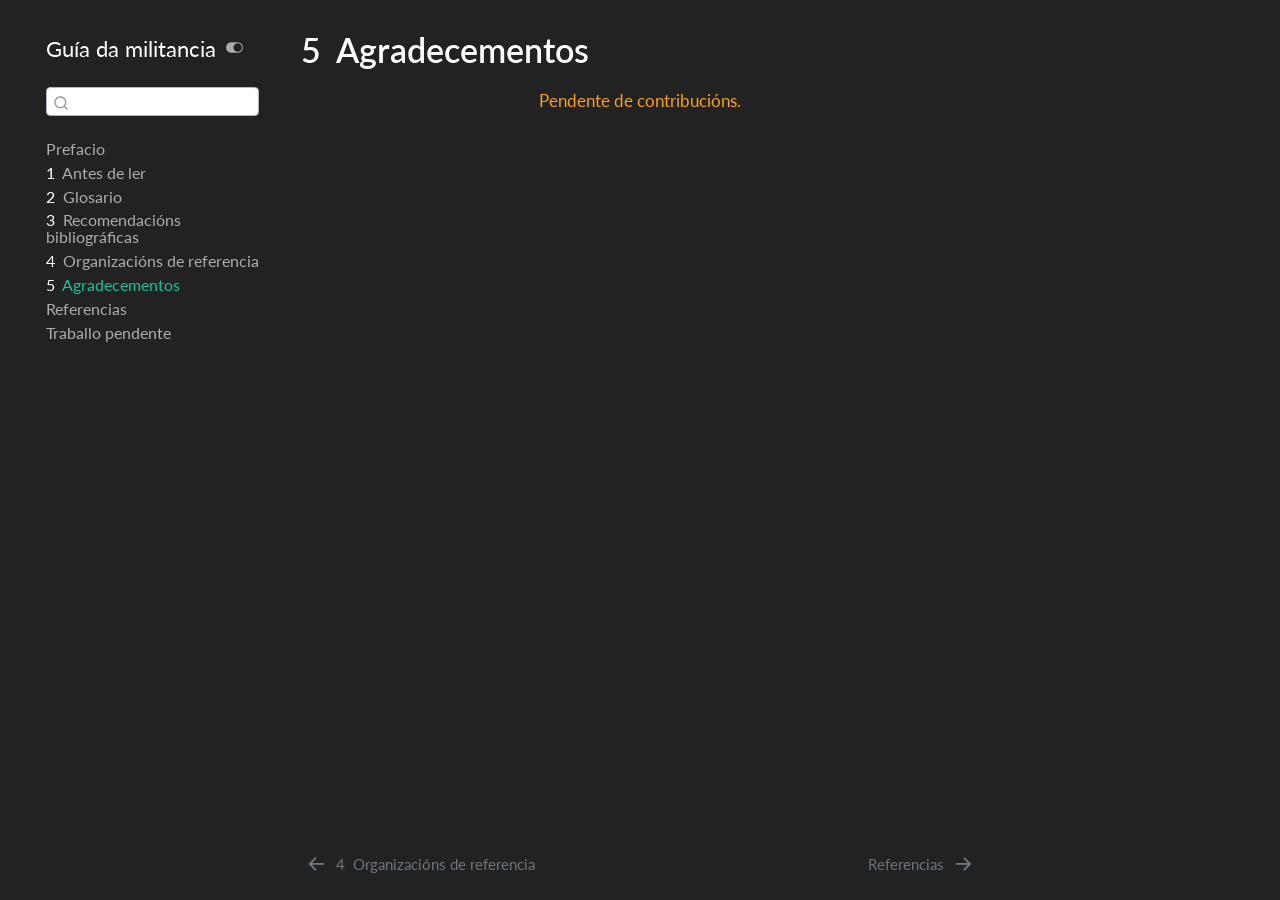
==== agradecementos.html @ 566fc82e "Built site for gh-pages" ====
<!DOCTYPE html>
<html xmlns="http://www.w3.org/1999/xhtml" lang="gl" xml:lang="gl"><head>

<meta charset="utf-8">
<meta name="generator" content="quarto-1.10.19">

<meta name="viewport" content="width=device-width, initial-scale=1.0, user-scalable=yes">


<title>5&nbsp; Agradecementos – Guía da militancia</title>
<style>
/* Default styles provided by pandoc.
** See https://pandoc.org/MANUAL.html#variables-for-html for config info.
*/
span.smallcaps{font-variant: small-caps;}
div.columns{display: flex; gap: 1.5em;}
div.column{flex: auto;}
@media screen {
div.columns{gap: min(4vw, 1.5em);}
div.column{overflow-x: auto;}
}
div.hanging-indent{margin-left: 1.5em; text-indent: -1.5em;}
ul.task-list{list-style: none;}
ul.task-list li input[type="checkbox"] {
  width: 0.8em;
  margin: 0 0.8em 0.2em -1em; /* quarto-specific, see https://github.com/quarto-dev/quarto-cli/issues/4556 */ 
  vertical-align: middle;
}
</style>


<script src="site_libs/quarto-nav/quarto-nav.js"></script>
<script src="site_libs/quarto-nav/headroom.min.js"></script>
<script src="site_libs/clipboard/clipboard.min.js"></script>
<script src="site_libs/quarto-search/autocomplete.umd.js"></script>
<script src="site_libs/quarto-search/fuse.min.js"></script>
<script src="site_libs/quarto-search/quarto-search.js"></script>
<meta name="quarto:offset" content="./">
<link href="./referencias.html" rel="next">
<link href="./organizacions_de_referencia.html" rel="prev">
<script src="site_libs/quarto-html/quarto.js" type="module"></script>
<script src="site_libs/quarto-html/tabsets/tabsets.js" type="module"></script>
<script src="site_libs/quarto-html/popper.min.js"></script>
<script src="site_libs/quarto-html/tippy.umd.min.js"></script>
<script src="site_libs/quarto-html/anchor.min.js"></script>
<link href="site_libs/quarto-html/tippy.css" rel="stylesheet">
<link href="site_libs/quarto-html/quarto-syntax-highlighting-bf27225e3a48a9273f3daa8f8e829971.css" rel="stylesheet" class="quarto-color-scheme" id="quarto-text-highlighting-styles">
<link href="site_libs/quarto-html/quarto-syntax-highlighting-dark-b626d73c4c936ccc3cb08be7d45d1df6.css" rel="stylesheet" class="quarto-color-scheme quarto-color-alternate" id="quarto-text-highlighting-styles">
<script src="site_libs/bootstrap/bootstrap.min.js"></script>
<link href="site_libs/bootstrap/bootstrap-icons.css" rel="stylesheet">
<link href="site_libs/bootstrap/bootstrap-aed98941c9a23d34670946fc9452eebc.min.css" rel="stylesheet" append-hash="true" class="quarto-color-scheme" id="quarto-bootstrap" data-mode="light">
<link href="site_libs/bootstrap/bootstrap-dark-508a3967fcba8ac229af21958218d07f.min.css" rel="stylesheet" append-hash="true" class="quarto-color-scheme quarto-color-alternate" id="quarto-bootstrap" data-mode="dark">
<script id="quarto-search-options" type="application/json">{
  "location": "sidebar",
  "copy-button": false,
  "collapse-after": 3,
  "panel-placement": "start",
  "type": "textbox",
  "limit": 50,
  "keyboard-shortcut": [
    "f",
    "/",
    "s"
  ],
  "show-item-context": false,
  "language": {
    "search-no-results-text": "No results",
    "search-matching-documents-text": "matching documents",
    "search-copy-link-title": "Copy link to search",
    "search-hide-matches-text": "Hide additional matches",
    "search-more-match-text": "more match in this document",
    "search-more-matches-text": "more matches in this document",
    "search-clear-button-title": "Clear",
    "search-text-placeholder": "",
    "search-detached-cancel-button-title": "Cancel",
    "search-submit-button-title": "Submit",
    "search-label": "Search"
  }
}</script>
<style>html{ scroll-behavior: smooth; }</style>


</head>

<body class="nav-sidebar floating quarto-dark"><script id="quarto-html-before-body" type="application/javascript">
    const toggleBodyColorMode = (bsSheetEl) => {
      const mode = bsSheetEl.getAttribute("data-mode");
      const bodyEl = window.document.querySelector("body");
      if (mode === "dark") {
        bodyEl.classList.add("quarto-dark");
        bodyEl.classList.remove("quarto-light");
      } else {
        bodyEl.classList.add("quarto-light");
        bodyEl.classList.remove("quarto-dark");
      }
    }
    const toggleBodyColorPrimary = () => {
      const bsSheetEl = window.document.querySelector("link#quarto-bootstrap:not([rel=disabled-stylesheet])");
      if (bsSheetEl) {
        toggleBodyColorMode(bsSheetEl);
      }
    }
    const setColorSchemeToggle = (alternate) => {
      const toggles = window.document.querySelectorAll('.quarto-color-scheme-toggle');
      for (let i=0; i < toggles.length; i++) {
        const toggle = toggles[i];
        if (toggle) {
          if (alternate) {
            toggle.classList.add("alternate");
          } else {
            toggle.classList.remove("alternate");
          }
        }
      }
    };
    const toggleColorMode = (alternate) => {
      // Switch the stylesheets
      const primaryStylesheets = window.document.querySelectorAll('link.quarto-color-scheme:not(.quarto-color-alternate)');
      const alternateStylesheets = window.document.querySelectorAll('link.quarto-color-scheme.quarto-color-alternate');
      manageTransitions('#quarto-margin-sidebar .nav-link', false);
      if (alternate) {
        // note: dark is layered on light, we don't disable primary!
        enableStylesheet(alternateStylesheets);
        for (const sheetNode of alternateStylesheets) {
          if (sheetNode.id === "quarto-bootstrap") {
            toggleBodyColorMode(sheetNode);
          }
        }
      } else {
        disableStylesheet(alternateStylesheets);
        enableStylesheet(primaryStylesheets)
        toggleBodyColorPrimary();
      }
      manageTransitions('#quarto-margin-sidebar .nav-link', true);
      // Switch the toggles
      setColorSchemeToggle(alternate)
      // Hack to workaround the fact that safari doesn't
      // properly recolor the scrollbar when toggling (#1455)
      if (navigator.userAgent.indexOf('Safari') > 0 && navigator.userAgent.indexOf('Chrome') == -1) {
        manageTransitions("body", false);
        window.scrollTo(0, 1);
        setTimeout(() => {
          window.scrollTo(0, 0);
          manageTransitions("body", true);
        }, 40);
      }
    }
    const disableStylesheet = (stylesheets) => {
      for (let i=0; i < stylesheets.length; i++) {
        const stylesheet = stylesheets[i];
        stylesheet.rel = 'disabled-stylesheet';
      }
    }
    const enableStylesheet = (stylesheets) => {
      for (let i=0; i < stylesheets.length; i++) {
        const stylesheet = stylesheets[i];
        if(stylesheet.rel !== 'stylesheet') { // for Chrome, which will still FOUC without this check
          stylesheet.rel = 'stylesheet';
        }
      }
    }
    const manageTransitions = (selector, allowTransitions) => {
      const els = window.document.querySelectorAll(selector);
      for (let i=0; i < els.length; i++) {
        const el = els[i];
        if (allowTransitions) {
          el.classList.remove('notransition');
        } else {
          el.classList.add('notransition');
        }
      }
    }
    const isFileUrl = () => {
      return window.location.protocol === 'file:';
    }
    const hasAlternateSentinel = () => {
      let styleSentinel = getColorSchemeSentinel();
      if (styleSentinel !== null) {
        return styleSentinel === "alternate";
      } else {
        return false;
      }
    }
    const setStyleSentinel = (alternate) => {
      const value = alternate ? "alternate" : "default";
      if (!isFileUrl()) {
        window.localStorage.setItem("quarto-color-scheme", value);
      } else {
        localAlternateSentinel = value;
      }
    }
    const getColorSchemeSentinel = () => {
      if (!isFileUrl()) {
        const storageValue = window.localStorage.getItem("quarto-color-scheme");
        return storageValue != null ? storageValue : localAlternateSentinel;
      } else {
        return localAlternateSentinel;
      }
    }
    const toggleGiscusIfUsed = (isAlternate, darkModeDefault) => {
      const baseTheme = document.querySelector('#giscus-base-theme')?.value ?? 'light';
      const alternateTheme = document.querySelector('#giscus-alt-theme')?.value ?? 'dark';
      let newTheme = '';
      if(authorPrefersDark) {
        newTheme = isAlternate ? baseTheme : alternateTheme;
      } else {
        newTheme = isAlternate ? alternateTheme : baseTheme;
      }
      const changeGiscusTheme = () => {
        // From: https://github.com/giscus/giscus/issues/336
        const sendMessage = (message) => {
          const iframe = document.querySelector('iframe.giscus-frame');
          if (!iframe) return;
          iframe.contentWindow.postMessage({ giscus: message }, 'https://giscus.app');
        }
        sendMessage({
          setConfig: {
            theme: newTheme
          }
        });
      }
      const isGiscussLoaded = window.document.querySelector('iframe.giscus-frame') !== null;
      if (isGiscussLoaded) {
        changeGiscusTheme();
      }
    };
    const authorPrefersDark = true;
    const darkModeDefault = authorPrefersDark;
    let localAlternateSentinel = darkModeDefault ? 'alternate' : 'default';
    // Dark / light mode switch
    window.quartoToggleColorScheme = () => {
      // Read the current dark / light value
      let toAlternate = !hasAlternateSentinel();
      toggleColorMode(toAlternate);
      setStyleSentinel(toAlternate);
      toggleGiscusIfUsed(toAlternate, darkModeDefault);
      window.dispatchEvent(new Event('resize'));
    };
    // Switch to dark mode if need be
    if (hasAlternateSentinel()) {
      toggleColorMode(true);
    } else {
      toggleColorMode(false);
    }
  </script>

<div id="quarto-search-results"></div>
  <header id="quarto-header" class="headroom fixed-top">
  <nav class="quarto-secondary-nav">
    <div class="container-fluid d-flex">
      <button type="button" class="quarto-btn-toggle btn" data-bs-toggle="collapse" role="button" data-bs-target=".quarto-sidebar-collapse-item" aria-controls="quarto-sidebar" aria-expanded="false" aria-label="Toggle sidebar navigation" onclick="if (window.quartoToggleHeadroom) { window.quartoToggleHeadroom(); }">
        <i class="bi bi-layout-text-sidebar-reverse"></i>
      </button>
        <nav class="quarto-page-breadcrumbs" aria-label="breadcrumb"><ol class="breadcrumb"><li class="breadcrumb-item"><a href="./agradecementos.html"><span class="chapter-number">5</span>&nbsp; <span class="chapter-title">Agradecementos</span></a></li></ol></nav>
        <a class="flex-grow-1" role="navigation" data-bs-toggle="collapse" data-bs-target=".quarto-sidebar-collapse-item" aria-controls="quarto-sidebar" aria-expanded="false" aria-label="Toggle sidebar navigation" onclick="if (window.quartoToggleHeadroom) { window.quartoToggleHeadroom(); }">      
        </a>
      <button type="button" class="btn quarto-search-button" aria-label="Search" onclick="window.quartoOpenSearch();">
        <i class="bi bi-search"></i>
      </button>
    </div>
  </nav>
</header>
<!-- content -->
<div id="quarto-content" class="quarto-container page-columns page-rows-contents page-layout-article">
<!-- sidebar -->
  <nav id="quarto-sidebar" class="sidebar collapse collapse-horizontal quarto-sidebar-collapse-item sidebar-navigation floating overflow-auto">
    <div class="pt-lg-2 mt-2 text-left sidebar-header">
    <div class="sidebar-title mb-0 py-0">
      <a href="./">Guía da militancia</a> 
        <div class="sidebar-tools-main">
  <a href="" class="quarto-color-scheme-toggle quarto-navigation-tool  px-1" onclick="window.quartoToggleColorScheme(); return false;" title="Toggle dark mode"><i class="bi"></i></a>
</div>
    </div>
      </div>
        <div class="mt-2 flex-shrink-0 align-items-center">
        <div class="sidebar-search">
        <div id="quarto-search" class="" title="Search"></div>
        </div>
        </div>
    <div class="sidebar-menu-container"> 
    <ul class="list-unstyled mt-1">
        <li class="sidebar-item">
  <div class="sidebar-item-container"> 
  <a href="./index.html" class="sidebar-item-text sidebar-link">
 <span class="menu-text">Prefacio</span></a>
  </div>
</li>
        <li class="sidebar-item">
  <div class="sidebar-item-container"> 
  <a href="./antes_de_ler.html" class="sidebar-item-text sidebar-link">
 <span class="menu-text"><span class="chapter-number">1</span>&nbsp; <span class="chapter-title">Antes de ler</span></span></a>
  </div>
</li>
        <li class="sidebar-item">
  <div class="sidebar-item-container"> 
  <a href="./glosario.html" class="sidebar-item-text sidebar-link">
 <span class="menu-text"><span class="chapter-number">2</span>&nbsp; <span class="chapter-title">Glosario</span></span></a>
  </div>
</li>
        <li class="sidebar-item">
  <div class="sidebar-item-container"> 
  <a href="./recomendacions_bibliograficas.html" class="sidebar-item-text sidebar-link">
 <span class="menu-text"><span class="chapter-number">3</span>&nbsp; <span class="chapter-title">Recomendacións bibliográficas</span></span></a>
  </div>
</li>
        <li class="sidebar-item">
  <div class="sidebar-item-container"> 
  <a href="./organizacions_de_referencia.html" class="sidebar-item-text sidebar-link">
 <span class="menu-text"><span class="chapter-number">4</span>&nbsp; <span class="chapter-title">Organizacións de referencia</span></span></a>
  </div>
</li>
        <li class="sidebar-item">
  <div class="sidebar-item-container"> 
  <a href="./agradecementos.html" class="sidebar-item-text sidebar-link active">
 <span class="menu-text"><span class="chapter-number">5</span>&nbsp; <span class="chapter-title">Agradecementos</span></span></a>
  </div>
</li>
        <li class="sidebar-item">
  <div class="sidebar-item-container"> 
  <a href="./referencias.html" class="sidebar-item-text sidebar-link">
 <span class="menu-text">Referencias</span></a>
  </div>
</li>
        <li class="sidebar-item">
  <div class="sidebar-item-container"> 
  <a href="./traballo_pendente.html" class="sidebar-item-text sidebar-link">
 <span class="menu-text">Traballo pendente</span></a>
  </div>
</li>
    </ul>
    </div>
</nav>
<div id="quarto-sidebar-glass" class="quarto-sidebar-collapse-item" data-bs-toggle="collapse" data-bs-target=".quarto-sidebar-collapse-item"></div>
<!-- margin-sidebar -->
    <div id="quarto-margin-sidebar" class="sidebar margin-sidebar zindex-bottom">
        
    </div>
<!-- main -->
<main class="content" id="quarto-document-content">


<header id="title-block-header" class="quarto-title-block default">
<div class="quarto-title">
<h1 class="title"><span id="sec-agradecementos" class="quarto-section-identifier"><span class="chapter-number">5</span>&nbsp; <span class="chapter-title">Agradecementos</span></span></h1>
</div>



<div class="quarto-title-meta">

    
  
    
  </div>
  


</header>


<div style="text-align: center; color: orange;">
<p>Pendente de contribucións.</p>
</div>



</main> <!-- /main -->
<script id="quarto-html-after-body" type="application/javascript">
  window.document.addEventListener("DOMContentLoaded", function (event) {
    // Ensure there is a toggle, if there isn't float one in the top right
    if (window.document.querySelector('.quarto-color-scheme-toggle') === null) {
      const a = window.document.createElement('a');
      a.classList.add('top-right');
      a.classList.add('quarto-color-scheme-toggle');
      a.href = "";
      a.onclick = function() { try { window.quartoToggleColorScheme(); } catch {} return false; };
      const i = window.document.createElement("i");
      i.classList.add('bi');
      a.appendChild(i);
      window.document.body.appendChild(a);
    }
    setColorSchemeToggle(hasAlternateSentinel())
    const icon = "";
    const anchorJS = new window.AnchorJS();
    anchorJS.options = {
      placement: 'right',
      icon: icon
    };
    anchorJS.add('.anchored');
    const isCodeAnnotation = (el) => {
      for (const clz of el.classList) {
        if (clz.startsWith('code-annotation-')) {                     
          return true;
        }
      }
      return false;
    }
    const onCopySuccess = function(e) {
      // button target
      const button = e.trigger;
      // don't keep focus
      button.blur();
      // flash "checked"
      button.classList.add('code-copy-button-checked');
      var currentTitle = button.getAttribute("title");
      button.setAttribute("title", "Copied!");
      let tooltip;
      if (window.bootstrap) {
        button.setAttribute("data-bs-toggle", "tooltip");
        button.setAttribute("data-bs-placement", "left");
        button.setAttribute("data-bs-title", "Copied!");
        tooltip = new bootstrap.Tooltip(button, 
          { trigger: "manual", 
            customClass: "code-copy-button-tooltip",
            offset: [0, -8]});
        tooltip.show();    
      }
      setTimeout(function() {
        if (tooltip) {
          tooltip.hide();
          button.removeAttribute("data-bs-title");
          button.removeAttribute("data-bs-toggle");
          button.removeAttribute("data-bs-placement");
        }
        button.setAttribute("title", currentTitle);
        button.classList.remove('code-copy-button-checked');
      }, 1000);
      // clear code selection
      e.clearSelection();
    }
    const getTextToCopy = function(trigger) {
      const outerScaffold = trigger.parentElement.cloneNode(true);
      const codeEl = outerScaffold.querySelector('code');
      for (const childEl of codeEl.children) {
        if (isCodeAnnotation(childEl)) {
          childEl.remove();
        }
      }
      return codeEl.innerText;
    }
    const clipboard = new window.ClipboardJS('.code-copy-button:not([data-in-quarto-modal])', {
      text: getTextToCopy
    });
    clipboard.on('success', onCopySuccess);
    if (window.document.getElementById('quarto-embedded-source-code-modal')) {
      const clipboardModal = new window.ClipboardJS('.code-copy-button[data-in-quarto-modal]', {
        text: getTextToCopy,
        container: window.document.getElementById('quarto-embedded-source-code-modal')
      });
      clipboardModal.on('success', onCopySuccess);
    }
      var localhostRegex = new RegExp(/^(?:http|https):\/\/localhost\:?[0-9]*\//);
      var mailtoRegex = new RegExp(/^mailto:/);
        var filterRegex = new RegExp('/' + window.location.host + '/');
      var isInternal = (href) => {
          return filterRegex.test(href) || localhostRegex.test(href) || mailtoRegex.test(href);
      }
      // Inspect non-navigation links and adorn them if external
     var links = window.document.querySelectorAll('a[href]:not(.nav-link):not(.navbar-brand):not(.toc-action):not(.sidebar-link):not(.sidebar-item-toggle):not(.pagination-link):not(.no-external):not([aria-hidden]):not(.dropdown-item):not(.quarto-navigation-tool):not(.about-link)');
      for (var i=0; i<links.length; i++) {
        const link = links[i];
        if (!isInternal(link.href)) {
          // undo the damage that might have been done by quarto-nav.js in the case of
          // links that we want to consider external
          if (link.dataset.originalHref !== undefined) {
            link.href = link.dataset.originalHref;
          }
        }
      }
    function tippyHover(el, contentFn, onTriggerFn, onUntriggerFn) {
      const config = {
        allowHTML: true,
        maxWidth: 500,
        delay: 100,
        arrow: false,
        appendTo: function(el) {
            return el.parentElement;
        },
        interactive: true,
        interactiveBorder: 10,
        theme: 'quarto',
        placement: 'bottom-start',
      };
      if (contentFn) {
        config.content = contentFn;
      }
      if (onTriggerFn) {
        config.onTrigger = onTriggerFn;
      }
      if (onUntriggerFn) {
        config.onUntrigger = onUntriggerFn;
      }
      window.tippy(el, config); 
    }
    const noterefs = window.document.querySelectorAll('a[role="doc-noteref"]');
    for (var i=0; i<noterefs.length; i++) {
      const ref = noterefs[i];
      tippyHover(ref, function() {
        // use id or data attribute instead here
        let href = ref.getAttribute('data-footnote-href') || ref.getAttribute('href');
        try { href = new URL(href).hash; } catch {}
        const id = href.replace(/^#\/?/, "");
        const note = window.document.getElementById(id);
        if (note) {
          return note.innerHTML;
        } else {
          return "";
        }
      });
    }
    const xrefs = window.document.querySelectorAll('a.quarto-xref');
    const processXRef = (id, note) => {
      // Strip column container classes
      const stripColumnClz = (el) => {
        el.classList.remove("page-full", "page-columns");
        if (el.children) {
          for (const child of el.children) {
            stripColumnClz(child);
          }
        }
      }
      stripColumnClz(note)
      if (id === null || id.startsWith('sec-')) {
        // Special case sections, only their first couple elements
        const container = document.createElement("div");
        if (note.children && note.children.length > 2) {
          container.appendChild(note.children[0].cloneNode(true));
          for (let i = 1; i < note.children.length; i++) {
            const child = note.children[i];
            if (child.tagName === "P" && child.innerText === "") {
              continue;
            } else {
              container.appendChild(child.cloneNode(true));
              break;
            }
          }
          if (window.Quarto?.typesetMath) {
            window.Quarto.typesetMath(container);
          }
          return container.innerHTML
        } else {
          if (window.Quarto?.typesetMath) {
            window.Quarto.typesetMath(note);
          }
          return note.innerHTML;
        }
      } else {
        // Remove any anchor links if they are present
        const anchorLink = note.querySelector('a.anchorjs-link');
        if (anchorLink) {
          anchorLink.remove();
        }
        if (window.Quarto?.typesetMath) {
          window.Quarto.typesetMath(note);
        }
        if (note.classList.contains("callout")) {
          return note.outerHTML;
        } else {
          return note.innerHTML;
        }
      }
    }
    for (var i=0; i<xrefs.length; i++) {
      const xref = xrefs[i];
      tippyHover(xref, undefined, function(instance) {
        instance.disable();
        let url = xref.getAttribute('href');
        let hash = undefined; 
        if (url.startsWith('#')) {
          hash = url;
        } else {
          try { hash = new URL(url).hash; } catch {}
        }
        if (hash) {
          const id = hash.replace(/^#\/?/, "");
          const note = window.document.getElementById(id);
          if (note !== null) {
            try {
              const html = processXRef(id, note.cloneNode(true));
              instance.setContent(html);
            } finally {
              instance.enable();
              instance.show();
            }
          } else {
            // See if we can fetch this
            fetch(url.split('#')[0])
            .then(res => res.text())
            .then(html => {
              const parser = new DOMParser();
              const htmlDoc = parser.parseFromString(html, "text/html");
              const note = htmlDoc.getElementById(id);
              if (note !== null) {
                const html = processXRef(id, note);
                instance.setContent(html);
              } 
            }).finally(() => {
              instance.enable();
              instance.show();
            });
          }
        } else {
          // See if we can fetch a full url (with no hash to target)
          // This is a special case and we should probably do some content thinning / targeting
          fetch(url)
          .then(res => res.text())
          .then(html => {
            const parser = new DOMParser();
            const htmlDoc = parser.parseFromString(html, "text/html");
            const note = htmlDoc.querySelector('main.content');
            if (note !== null) {
              // This should only happen for chapter cross references
              // (since there is no id in the URL)
              // remove the first header
              if (note.children.length > 0 && note.children[0].tagName === "HEADER") {
                note.children[0].remove();
              }
              const html = processXRef(null, note);
              instance.setContent(html);
            } 
          }).finally(() => {
            instance.enable();
            instance.show();
          });
        }
      }, function(instance) {
      });
    }
        let selectedAnnoteEl;
        const selectorForAnnotation = ( cell, annotation) => {
          let cellAttr = 'data-code-cell="' + cell + '"';
          let lineAttr = 'data-code-annotation="' +  annotation + '"';
          const selector = 'span[' + cellAttr + '][' + lineAttr + ']';
          return selector;
        }
        const selectCodeLines = (annoteEl) => {
          const doc = window.document;
          const targetCell = annoteEl.getAttribute("data-target-cell");
          const targetAnnotation = annoteEl.getAttribute("data-target-annotation");
          const annoteSpan = window.document.querySelector(selectorForAnnotation(targetCell, targetAnnotation));
          const lines = annoteSpan.getAttribute("data-code-lines").split(",");
          const lineIds = lines.map((line) => {
            return targetCell + "-" + line;
          })
          let top = null;
          let height = null;
          let parent = null;
          if (lineIds.length > 0) {
              //compute the position of the single el (top and bottom and make a div)
              const el = window.document.getElementById(lineIds[0]);
              top = el.offsetTop;
              height = el.offsetHeight;
              parent = el.parentElement.parentElement;
            if (lineIds.length > 1) {
              const lastEl = window.document.getElementById(lineIds[lineIds.length - 1]);
              const bottom = lastEl.offsetTop + lastEl.offsetHeight;
              height = bottom - top;
            }
            if (top !== null && height !== null && parent !== null) {
              // cook up a div (if necessary) and position it 
              let div = window.document.getElementById("code-annotation-line-highlight");
              if (div === null) {
                div = window.document.createElement("div");
                div.setAttribute("id", "code-annotation-line-highlight");
                div.style.position = 'absolute';
                parent.appendChild(div);
              }
              div.style.top = top - 2 + "px";
              div.style.height = height + 4 + "px";
              div.style.left = 0;
              let gutterDiv = window.document.getElementById("code-annotation-line-highlight-gutter");
              if (gutterDiv === null) {
                gutterDiv = window.document.createElement("div");
                gutterDiv.setAttribute("id", "code-annotation-line-highlight-gutter");
                gutterDiv.style.position = 'absolute';
                const codeCell = window.document.getElementById(targetCell);
                const gutter = codeCell.querySelector('.code-annotation-gutter');
                gutter.appendChild(gutterDiv);
              }
              gutterDiv.style.top = top - 2 + "px";
              gutterDiv.style.height = height + 4 + "px";
            }
            selectedAnnoteEl = annoteEl;
          }
        };
        const unselectCodeLines = () => {
          const elementsIds = ["code-annotation-line-highlight", "code-annotation-line-highlight-gutter"];
          elementsIds.forEach((elId) => {
            const div = window.document.getElementById(elId);
            if (div) {
              div.remove();
            }
          });
          selectedAnnoteEl = undefined;
        };
          // Handle positioning of the toggle
      window.addEventListener(
        "resize",
        throttle(() => {
          elRect = undefined;
          if (selectedAnnoteEl) {
            selectCodeLines(selectedAnnoteEl);
          }
        }, 10)
      );
      function throttle(fn, ms) {
      let throttle = false;
      let timer;
        return (...args) => {
          if(!throttle) { // first call gets through
              fn.apply(this, args);
              throttle = true;
          } else { // all the others get throttled
              if(timer) clearTimeout(timer); // cancel #2
              timer = setTimeout(() => {
                fn.apply(this, args);
                timer = throttle = false;
              }, ms);
          }
        };
      }
        // Attach click handler to the DT
        const annoteDls = window.document.querySelectorAll('dt[data-target-cell]');
        for (const annoteDlNode of annoteDls) {
          annoteDlNode.addEventListener('click', (event) => {
            const clickedEl = event.target;
            if (clickedEl !== selectedAnnoteEl) {
              unselectCodeLines();
              const activeEl = window.document.querySelector('dt[data-target-cell].code-annotation-active');
              if (activeEl) {
                activeEl.classList.remove('code-annotation-active');
              }
              selectCodeLines(clickedEl);
              clickedEl.classList.add('code-annotation-active');
            } else {
              // Unselect the line
              unselectCodeLines();
              clickedEl.classList.remove('code-annotation-active');
            }
          });
        }
    const findCites = (el) => {
      const parentEl = el.parentElement;
      if (parentEl) {
        const cites = parentEl.dataset.cites;
        if (cites) {
          return {
            el,
            cites: cites.split(' ')
          };
        } else {
          return findCites(el.parentElement)
        }
      } else {
        return undefined;
      }
    };
    var bibliorefs = window.document.querySelectorAll('a[role="doc-biblioref"]');
    for (var i=0; i<bibliorefs.length; i++) {
      const ref = bibliorefs[i];
      const citeInfo = findCites(ref);
      if (citeInfo) {
        tippyHover(citeInfo.el, function() {
          var popup = window.document.createElement('div');
          citeInfo.cites.forEach(function(cite) {
            var citeDiv = window.document.createElement('div');
            citeDiv.classList.add('hanging-indent');
            citeDiv.classList.add('csl-entry');
            var biblioDiv = window.document.getElementById('ref-' + cite);
            if (biblioDiv) {
              citeDiv.innerHTML = biblioDiv.innerHTML;
            }
            popup.appendChild(citeDiv);
          });
          return popup.innerHTML;
        });
      }
    }
  });
  </script>
<nav class="page-navigation">
  <div class="nav-page nav-page-previous">
      <a href="./organizacions_de_referencia.html" class="pagination-link" aria-label="Organizacións de referencia">
        <i class="bi bi-arrow-left-short"></i> <span class="nav-page-text"><span class="chapter-number">4</span>&nbsp; <span class="chapter-title">Organizacións de referencia</span></span>
      </a>          
  </div>
  <div class="nav-page nav-page-next">
      <a href="./referencias.html" class="pagination-link" aria-label="Referencias">
        <span class="nav-page-text">Referencias</span> <i class="bi bi-arrow-right-short"></i>
      </a>
  </div>
</nav>
</div> <!-- /content -->




<script src="site_libs/quarto-html/zenscroll-min.js"></script>
</body></html>
---- site_libs/quarto-html/tippy.css ----
.tippy-box[data-animation=fade][data-state=hidden]{opacity:0}[data-tippy-root]{max-width:calc(100vw - 10px)}.tippy-box{position:relative;background-color:#333;color:#fff;border-radius:4px;font-size:14px;line-height:1.4;white-space:normal;outline:0;transition-property:transform,visibility,opacity}.tippy-box[data-placement^=top]>.tippy-arrow{bottom:0}.tippy-box[data-placement^=top]>.tippy-arrow:before{bottom:-7px;left:0;border-width:8px 8px 0;border-top-color:initial;transform-origin:center top}.tippy-box[data-placement^=bottom]>.tippy-arrow{top:0}.tippy-box[data-placement^=bottom]>.tippy-arrow:before{top:-7px;left:0;border-width:0 8px 8px;border-bottom-color:initial;transform-origin:center bottom}.tippy-box[data-placement^=left]>.tippy-arrow{right:0}.tippy-box[data-placement^=left]>.tippy-arrow:before{border-width:8px 0 8px 8px;border-left-color:initial;right:-7px;transform-origin:center left}.tippy-box[data-placement^=right]>.tippy-arrow{left:0}.tippy-box[data-placement^=right]>.tippy-arrow:before{left:-7px;border-width:8px 8px 8px 0;border-right-color:initial;transform-origin:center right}.tippy-box[data-inertia][data-state=visible]{transition-timing-function:cubic-bezier(.54,1.5,.38,1.11)}.tippy-arrow{width:16px;height:16px;color:#333}.tippy-arrow:before{content:"";position:absolute;border-color:transparent;border-style:solid}.tippy-content{position:relative;padding:5px 9px;z-index:1}
---- site_libs/quarto-html/quarto-syntax-highlighting-bf27225e3a48a9273f3daa8f8e829971.css ----
/* quarto syntax highlight colors */
:root {
  --quarto-hl-ot-color: #003B4F;
  --quarto-hl-at-color: #657422;
  --quarto-hl-ss-color: #20794D;
  --quarto-hl-an-color: #5E5E5E;
  --quarto-hl-fu-color: #4758AB;
  --quarto-hl-st-color: #20794D;
  --quarto-hl-cf-color: #003B4F;
  --quarto-hl-op-color: #5E5E5E;
  --quarto-hl-er-color: #AD0000;
  --quarto-hl-bn-color: #AD0000;
  --quarto-hl-al-color: #AD0000;
  --quarto-hl-va-color: #111111;
  --quarto-hl-bu-color: inherit;
  --quarto-hl-ex-color: inherit;
  --quarto-hl-pp-color: #AD0000;
  --quarto-hl-in-color: #5E5E5E;
  --quarto-hl-vs-color: #20794D;
  --quarto-hl-wa-color: #5E5E5E;
  --quarto-hl-do-color: #5E5E5E;
  --quarto-hl-im-color: #00769E;
  --quarto-hl-ch-color: #20794D;
  --quarto-hl-dt-color: #AD0000;
  --quarto-hl-fl-color: #AD0000;
  --quarto-hl-co-color: #5E5E5E;
  --quarto-hl-cv-color: #5E5E5E;
  --quarto-hl-cn-color: #8f5902;
  --quarto-hl-sc-color: #5E5E5E;
  --quarto-hl-dv-color: #AD0000;
  --quarto-hl-kw-color: #003B4F;
}

/* other quarto variables */
:root {
  --quarto-font-monospace: SFMono-Regular, Menlo, Monaco, Consolas, "Liberation Mono", "Courier New", monospace;
}

/* syntax highlight based on Pandoc's rules */
pre > code.sourceCode > span {
  color: #003B4F;
}

code.sourceCode > span {
  color: #003B4F;
}

div.sourceCode,
div.sourceCode pre.sourceCode {
  color: #003B4F;
}

/* Normal */
code span {
  color: #003B4F;
}

/* Alert */
code span.al {
  color: #AD0000;
  font-style: inherit;
}

/* Annotation */
code span.an {
  color: #5E5E5E;
  font-style: inherit;
}

/* Attribute */
code span.at {
  color: #657422;
  font-style: inherit;
}

/* BaseN */
code span.bn {
  color: #AD0000;
  font-style: inherit;
}

/* BuiltIn */
code span.bu {
  font-style: inherit;
}

/* ControlFlow */
code span.cf {
  color: #003B4F;
  font-weight: bold;
  font-style: inherit;
}

/* Char */
code span.ch {
  color: #20794D;
  font-style: inherit;
}

/* Constant */
code span.cn {
  color: #8f5902;
  font-style: inherit;
}

/* Comment */
code span.co {
  color: #5E5E5E;
  font-style: inherit;
}

/* CommentVar */
code span.cv {
  color: #5E5E5E;
  font-style: italic;
}

/* Documentation */
code span.do {
  color: #5E5E5E;
  font-style: italic;
}

/* DataType */
code span.dt {
  color: #AD0000;
  font-style: inherit;
}

/* DecVal */
code span.dv {
  color: #AD0000;
  font-style: inherit;
}

/* Error */
code span.er {
  color: #AD0000;
  font-style: inherit;
}

/* Extension */
code span.ex {
  font-style: inherit;
}

/* Float */
code span.fl {
  color: #AD0000;
  font-style: inherit;
}

/* Function */
code span.fu {
  color: #4758AB;
  font-style: inherit;
}

/* Import */
code span.im {
  color: #00769E;
  font-style: inherit;
}

/* Information */
code span.in {
  color: #5E5E5E;
  font-style: inherit;
}

/* Keyword */
code span.kw {
  color: #003B4F;
  font-weight: bold;
  font-style: inherit;
}

/* Operator */
code span.op {
  color: #5E5E5E;
  font-style: inherit;
}

/* Other */
code span.ot {
  color: #003B4F;
  font-style: inherit;
}

/* Preprocessor */
code span.pp {
  color: #AD0000;
  font-style: inherit;
}

/* SpecialChar */
code span.sc {
  color: #5E5E5E;
  font-style: inherit;
}

/* SpecialString */
code span.ss {
  color: #20794D;
  font-style: inherit;
}

/* String */
code span.st {
  color: #20794D;
  font-style: inherit;
}

/* Variable */
code span.va {
  color: #111111;
  font-style: inherit;
}

/* VerbatimString */
code span.vs {
  color: #20794D;
  font-style: inherit;
}

/* Warning */
code span.wa {
  color: #5E5E5E;
  font-style: italic;
}

.prevent-inlining {
  content: "</";
}

/*# sourceMappingURL=8be38f48d34c45af72792cbd699585e7.css.map */
---- site_libs/quarto-html/quarto-syntax-highlighting-dark-b626d73c4c936ccc3cb08be7d45d1df6.css ----
/* quarto syntax highlight colors */
:root {
  --quarto-hl-al-color: #f07178;
  --quarto-hl-an-color: #d4d0ab;
  --quarto-hl-at-color: #00e0e0;
  --quarto-hl-bn-color: #d4d0ab;
  --quarto-hl-bu-color: #abe338;
  --quarto-hl-ch-color: #abe338;
  --quarto-hl-co-color: #f8f8f2;
  --quarto-hl-cv-color: #ffd700;
  --quarto-hl-cn-color: #ffd700;
  --quarto-hl-cf-color: #ffa07a;
  --quarto-hl-dt-color: #ffa07a;
  --quarto-hl-dv-color: #d4d0ab;
  --quarto-hl-do-color: #f8f8f2;
  --quarto-hl-er-color: #f07178;
  --quarto-hl-ex-color: #00e0e0;
  --quarto-hl-fl-color: #d4d0ab;
  --quarto-hl-fu-color: #ffa07a;
  --quarto-hl-im-color: #abe338;
  --quarto-hl-in-color: #d4d0ab;
  --quarto-hl-kw-color: #ffa07a;
  --quarto-hl-op-color: #ffa07a;
  --quarto-hl-ot-color: #00e0e0;
  --quarto-hl-pp-color: #dcc6e0;
  --quarto-hl-re-color: #00e0e0;
  --quarto-hl-sc-color: #abe338;
  --quarto-hl-ss-color: #abe338;
  --quarto-hl-st-color: #abe338;
  --quarto-hl-va-color: #00e0e0;
  --quarto-hl-vs-color: #abe338;
  --quarto-hl-wa-color: #dcc6e0;
}

/* other quarto variables */
:root {
  --quarto-font-monospace: SFMono-Regular, Menlo, Monaco, Consolas, "Liberation Mono", "Courier New", monospace;
}

/* syntax highlight based on Pandoc's rules */
pre > code.sourceCode > span {
  color: #f8f8f2;
}

code.sourceCode > span {
  color: #f8f8f2;
}

div.sourceCode,
div.sourceCode pre.sourceCode {
  color: #f8f8f2;
}

/* Normal */
code span {
  color: #f8f8f2;
}

/* Alert */
code span.al {
  color: #f07178;
}

/* Annotation */
code span.an {
  color: #d4d0ab;
}

/* Attribute */
code span.at {
  color: #00e0e0;
}

/* BaseN */
code span.bn {
  color: #d4d0ab;
}

/* BuiltIn */
code span.bu {
  color: #abe338;
}

/* ControlFlow */
code span.cf {
  font-weight: bold;
  color: #ffa07a;
}

/* Char */
code span.ch {
  color: #abe338;
}

/* Constant */
code span.cn {
  color: #ffd700;
}

/* Comment */
code span.co {
  font-style: italic;
  color: #f8f8f2;
}

/* CommentVar */
code span.cv {
  color: #ffd700;
}

/* Documentation */
code span.do {
  color: #f8f8f2;
}

/* DataType */
code span.dt {
  color: #ffa07a;
}

/* DecVal */
code span.dv {
  color: #d4d0ab;
}

/* Error */
code span.er {
  color: #f07178;
  text-decoration: underline;
}

/* Extension */
code span.ex {
  font-weight: bold;
  color: #00e0e0;
}

/* Float */
code span.fl {
  color: #d4d0ab;
}

/* Function */
code span.fu {
  color: #ffa07a;
}

/* Import */
code span.im {
  color: #abe338;
}

/* Information */
code span.in {
  color: #d4d0ab;
}

/* Keyword */
code span.kw {
  font-weight: bold;
  color: #ffa07a;
}

/* Operator */
code span.op {
  color: #ffa07a;
}

/* Other */
code span.ot {
  color: #00e0e0;
}

/* Preprocessor */
code span.pp {
  color: #dcc6e0;
}

/* RegionMarker */
code span.re {
  background-color: #f8f8f2;
  color: #00e0e0;
}

/* SpecialChar */
code span.sc {
  color: #abe338;
}

/* SpecialString */
code span.ss {
  color: #abe338;
}

/* String */
code span.st {
  color: #abe338;
}

/* Variable */
code span.va {
  color: #00e0e0;
}

/* VerbatimString */
code span.vs {
  color: #abe338;
}

/* Warning */
code span.wa {
  color: #dcc6e0;
}

.prevent-inlining {
  content: "</";
}

/*# sourceMappingURL=a269c63e8167c3ae395728e86feb0848.css.map */
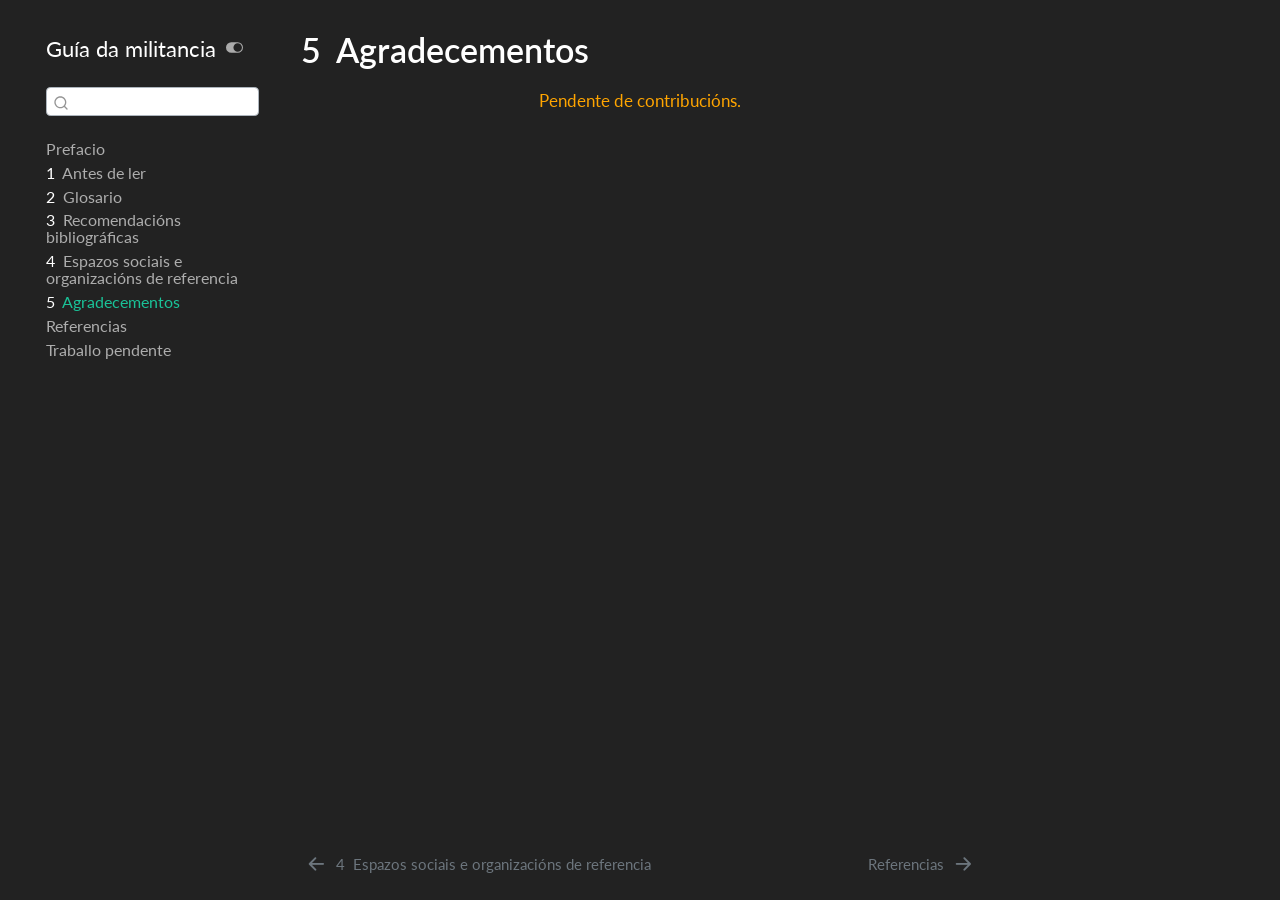
==== commit 6cb57a99: "Built site for gh-pages" ====
--- a/agradecementos.html
+++ b/agradecementos.html
@@ -42,7 +42,6 @@
 <script src="site_libs/quarto-html/tabsets/tabsets.js" type="module"></script>
 <script src="site_libs/quarto-html/popper.min.js"></script>
 <script src="site_libs/quarto-html/tippy.umd.min.js"></script>
-<script src="site_libs/quarto-html/anchor.min.js"></script>
 <link href="site_libs/quarto-html/tippy.css" rel="stylesheet">
 <link href="site_libs/quarto-html/quarto-syntax-highlighting-bf27225e3a48a9273f3daa8f8e829971.css" rel="stylesheet" class="quarto-color-scheme" id="quarto-text-highlighting-styles">
 <link href="site_libs/quarto-html/quarto-syntax-highlighting-dark-b626d73c4c936ccc3cb08be7d45d1df6.css" rel="stylesheet" class="quarto-color-scheme quarto-color-alternate" id="quarto-text-highlighting-styles">
@@ -306,7 +305,7 @@
         <li class="sidebar-item">
   <div class="sidebar-item-container"> 
   <a href="./organizacions_de_referencia.html" class="sidebar-item-text sidebar-link">
- <span class="menu-text"><span class="chapter-number">4</span>&nbsp; <span class="chapter-title">Organizacións de referencia</span></span></a>
+ <span class="menu-text"><span class="chapter-number">4</span>&nbsp; <span class="chapter-title">Espazos sociais e organizacións de referencia</span></span></a>
   </div>
 </li>
         <li class="sidebar-item">
@@ -380,13 +379,6 @@
       window.document.body.appendChild(a);
     }
     setColorSchemeToggle(hasAlternateSentinel())
-    const icon = "";
-    const anchorJS = new window.AnchorJS();
-    anchorJS.options = {
-      placement: 'right',
-      icon: icon
-    };
-    anchorJS.add('.anchored');
     const isCodeAnnotation = (el) => {
       for (const clz of el.classList) {
         if (clz.startsWith('code-annotation-')) {                     
@@ -780,8 +772,8 @@
   </script>
 <nav class="page-navigation">
   <div class="nav-page nav-page-previous">
-      <a href="./organizacions_de_referencia.html" class="pagination-link" aria-label="Organizacións de referencia">
-        <i class="bi bi-arrow-left-short"></i> <span class="nav-page-text"><span class="chapter-number">4</span>&nbsp; <span class="chapter-title">Organizacións de referencia</span></span>
+      <a href="./organizacions_de_referencia.html" class="pagination-link" aria-label="Espazos sociais e organizacións de referencia">
+        <i class="bi bi-arrow-left-short"></i> <span class="nav-page-text"><span class="chapter-number">4</span>&nbsp; <span class="chapter-title">Espazos sociais e organizacións de referencia</span></span>
       </a>          
   </div>
   <div class="nav-page nav-page-next">
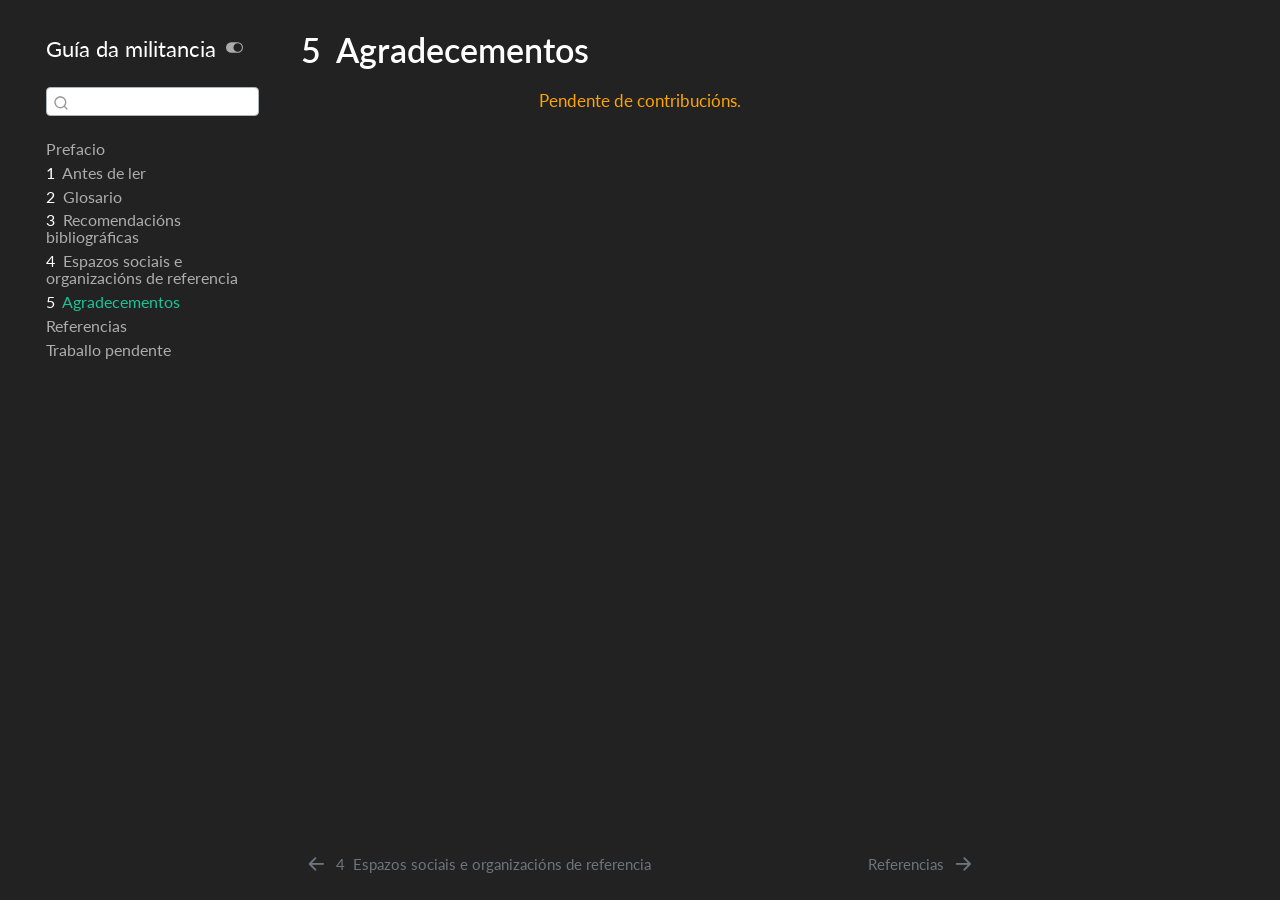
==== commit f9855f6d: "Built site for gh-pages" ====
--- a/agradecementos.html
+++ b/agradecementos.html
@@ -37,7 +37,7 @@
 <script src="site_libs/quarto-search/quarto-search.js"></script>
 <meta name="quarto:offset" content="./">
 <link href="./referencias.html" rel="next">
-<link href="./organizacions_de_referencia.html" rel="prev">
+<link href="./espazos_sociais_e_organizacions_de_referencia.html" rel="prev">
 <script src="site_libs/quarto-html/quarto.js" type="module"></script>
 <script src="site_libs/quarto-html/tabsets/tabsets.js" type="module"></script>
 <script src="site_libs/quarto-html/popper.min.js"></script>
@@ -304,7 +304,7 @@
 </li>
         <li class="sidebar-item">
   <div class="sidebar-item-container"> 
-  <a href="./organizacions_de_referencia.html" class="sidebar-item-text sidebar-link">
+  <a href="./espazos_sociais_e_organizacions_de_referencia.html" class="sidebar-item-text sidebar-link">
  <span class="menu-text"><span class="chapter-number">4</span>&nbsp; <span class="chapter-title">Espazos sociais e organizacións de referencia</span></span></a>
   </div>
 </li>
@@ -772,7 +772,7 @@
   </script>
 <nav class="page-navigation">
   <div class="nav-page nav-page-previous">
-      <a href="./organizacions_de_referencia.html" class="pagination-link" aria-label="Espazos sociais e organizacións de referencia">
+      <a href="./espazos_sociais_e_organizacions_de_referencia.html" class="pagination-link" aria-label="Espazos sociais e organizacións de referencia">
         <i class="bi bi-arrow-left-short"></i> <span class="nav-page-text"><span class="chapter-number">4</span>&nbsp; <span class="chapter-title">Espazos sociais e organizacións de referencia</span></span>
       </a>          
   </div>
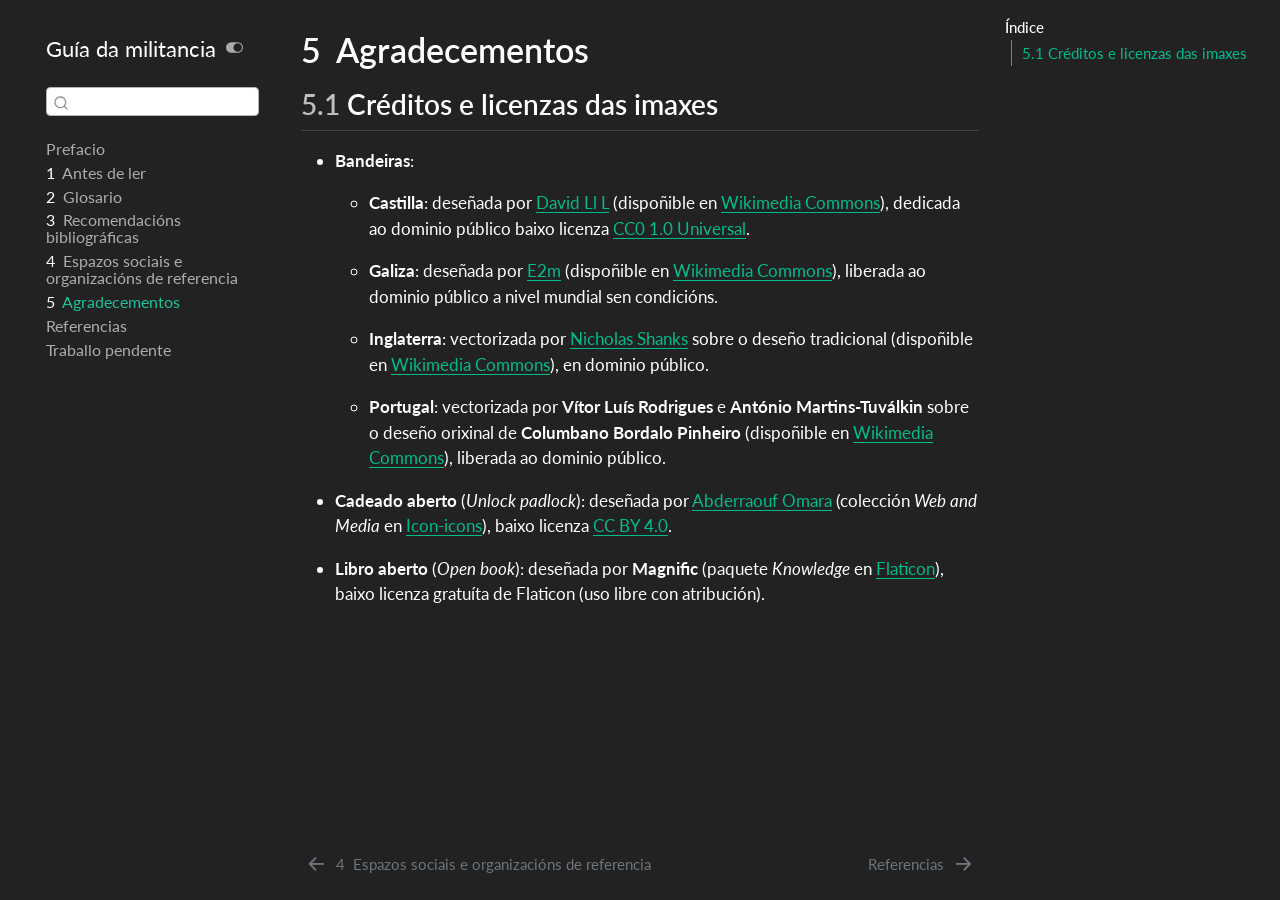
==== commit 620ccd76: "Built site for gh-pages" ====
--- a/agradecementos.html
+++ b/agradecementos.html
@@ -331,8 +331,14 @@
 </nav>
 <div id="quarto-sidebar-glass" class="quarto-sidebar-collapse-item" data-bs-toggle="collapse" data-bs-target=".quarto-sidebar-collapse-item"></div>
 <!-- margin-sidebar -->
-    <div id="quarto-margin-sidebar" class="sidebar margin-sidebar zindex-bottom">
-        
+    <div id="quarto-margin-sidebar" class="sidebar margin-sidebar">
+        <nav id="TOC" role="doc-toc" class="toc-active">
+    <h2 id="toc-title">Índice</h2>
+   
+  <ul>
+  <li><a href="#sec-creditos_imaxes" id="toc-sec-creditos_imaxes" class="nav-link active" data-scroll-target="#sec-creditos_imaxes"><span class="header-section-number">5.1</span> Créditos e licenzas das imaxes</a></li>
+  </ul>
+</nav>
     </div>
 <!-- main -->
 <main class="content" id="quarto-document-content">
@@ -357,11 +363,22 @@
 </header>
 
 
-<div style="text-align: center; color: orange;">
-<p>Pendente de contribucións.</p>
-</div>
-
-
+<section id="sec-creditos_imaxes" class="level2" data-number="5.1">
+<h2 data-number="5.1" data-anchor-id="sec-creditos_imaxes"><span class="header-section-number">5.1</span> Créditos e licenzas das imaxes</h2>
+<ul>
+<li><p><strong>Bandeiras</strong>:</p>
+<ul>
+<li><p><strong>Castilla</strong>: deseñada por <a href="https://commons.wikimedia.org/wiki/User:David_Ll_L" target="_blank">David Ll L</a> (dispoñible en <a href="https://commons.wikimedia.org/wiki/File:Bandera_de_Castilla.svg" target="_blank">Wikimedia Commons</a>), dedicada ao dominio público baixo licenza <a href="https://creativecommons.org/publicdomain/zero/1.0/deed.gl" target="_blank">CC0 1.0 Universal</a>.</p></li>
+<li><p><strong>Galiza</strong>: deseñada por <a href="https://commons.wikimedia.org/wiki/User:E2m" target="_blank">E2m</a> (dispoñible en <a href="https://commons.wikimedia.org/wiki/File:Bandeira_galega_socialista.svg" target="_blank">Wikimedia Commons</a>), liberada ao dominio público a nivel mundial sen condicións.</p></li>
+<li><p><strong>Inglaterra</strong>: vectorizada por <a href="https://commons.wikimedia.org/wiki/User:Nickshanks" target="_blank">Nicholas Shanks</a> sobre o deseño tradicional (dispoñible en <a href="https://commons.wikimedia.org/wiki/File:Flag_of_England.svg" target="_blank">Wikimedia Commons</a>), en dominio público.</p></li>
+<li><p><strong>Portugal</strong>: vectorizada por <strong>Vítor Luís Rodrigues</strong> e <strong>António Martins-Tuválkin</strong> sobre o deseño orixinal de <strong>Columbano Bordalo Pinheiro</strong> (dispoñible en <a href="https://commons.wikimedia.org/wiki/File:Flag_of_Portugal.svg" target="_blank">Wikimedia Commons</a>), liberada ao dominio público.</p></li>
+</ul></li>
+<li><p><strong>Cadeado aberto</strong> (<em>Unlock padlock</em>): deseñada por <a href="https://icon-icons.com/authors/931-abderraouf-omara" target="_blank">Abderraouf Omara</a> (colección <em>Web and Media</em> en <a href="https://icon-icons.com/pack/web-and-media/2404" target="_blank">Icon-icons</a>), baixo licenza <a href="https://creativecommons.org/licenses/by/4.0/deed.gl" target="_blank">CC BY 4.0</a>.</p></li>
+<li><p><strong>Libro aberto</strong> (<em>Open book</em>): deseñada por <strong>Magnific</strong> (paquete <em>Knowledge</em> en <a href="https://www.flaticon.com/free-icon/open-book_9809619" target="_blank">Flaticon</a>), baixo licenza gratuíta de Flaticon (uso libre con atribución).</p></li>
+</ul>
+
+
+</section>
 
 </main> <!-- /main -->
 <script id="quarto-html-after-body" type="application/javascript">
